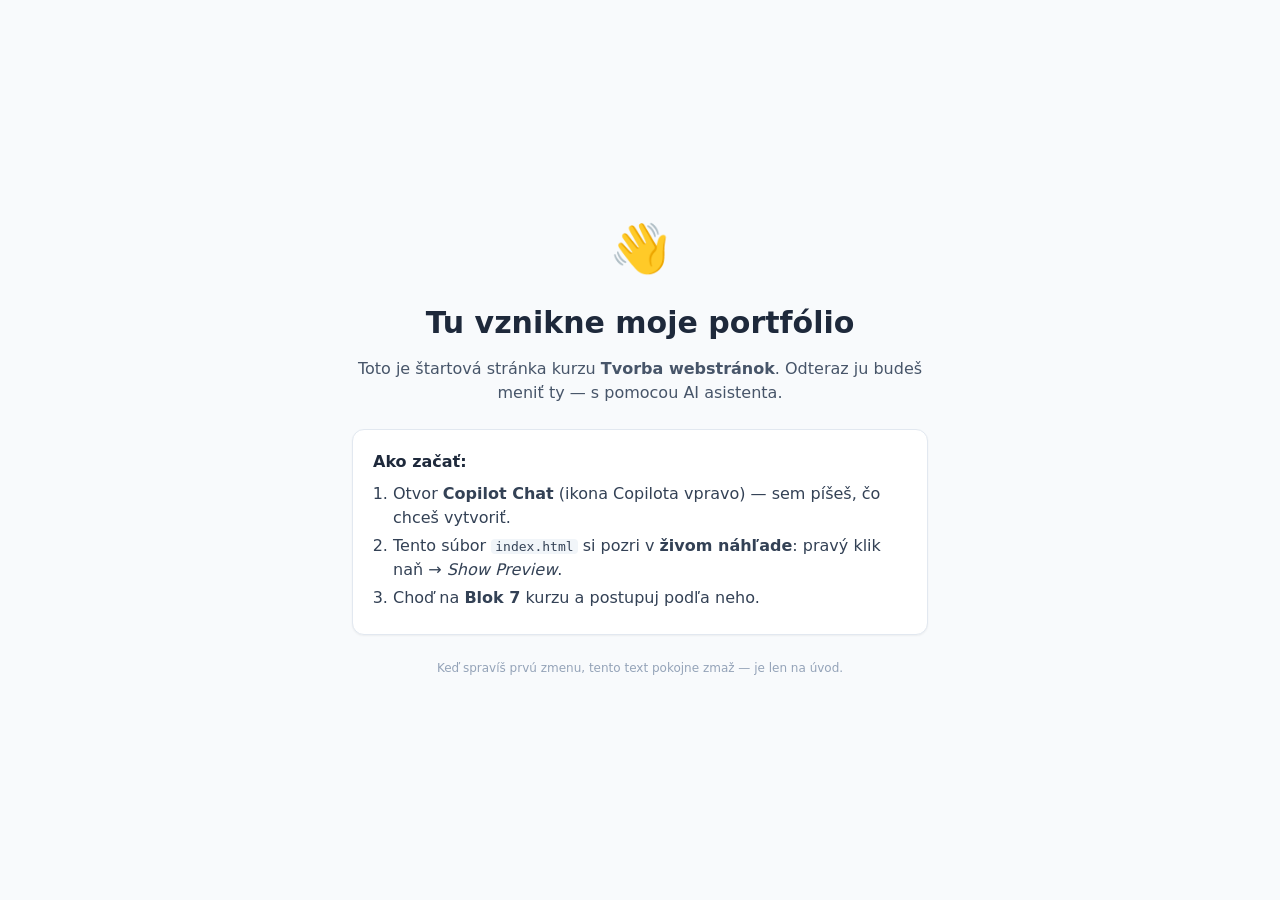
==== index.html @ 9d1fb379 "Initial commit" ====
<!doctype html>
<html lang="sk">
<head>
  <meta charset="utf-8">
  <meta name="viewport" content="width=device-width, initial-scale=1">
  <title>Moje portfólio — začiatok</title>
  <!-- Vzhľad stránky je v samostatnom súbore styles.css (vrstva CSS) -->
  <link rel="stylesheet" href="styles.css">
</head>
<body>

  <main class="uvitanie">
    <div class="emoji">👋</div>
    <h1>Tu vznikne moje portfólio</h1>
    <p class="podtext">
      Toto je štartová stránka kurzu <strong>Tvorba webstránok</strong>.
      Odteraz ju budeš meniť ty — s pomocou AI asistenta.
    </p>

    <div class="karta">
      <p class="karta-nadpis">Ako začať:</p>
      <ol>
        <li>Otvor <strong>Copilot Chat</strong> (ikona Copilota vpravo) — sem píšeš, čo chceš vytvoriť.</li>
        <li>Tento súbor <code>index.html</code> si pozri v <strong>živom náhľade</strong>: pravý klik naň → <em>Show Preview</em>.</li>
        <li>Choď na <strong>Blok 7</strong> kurzu a postupuj podľa neho.</li>
      </ol>
    </div>

    <p class="poznamka">
      Keď spravíš prvú zmenu, tento text pokojne zmaž — je len na úvod.
    </p>
  </main>

</body>
</html>
---- styles.css ----
/* Vzhľad štartovej stránky — vrstva CSS (ako stránka vyzerá).
   Obsah (čo na stránke je) nájdeš v index.html. */

* {
  box-sizing: border-box;
}

body {
  margin: 0;
  min-height: 100vh;
  display: flex;
  align-items: center;
  justify-content: center;
  padding: 1.5rem;
  background: #f8fafc;
  color: #1e293b;
  font-family: system-ui, -apple-system, "Segoe UI", sans-serif;
  line-height: 1.5;
}

.uvitanie {
  max-width: 36rem;
  text-align: center;
}

.emoji {
  font-size: 3rem;
  margin-bottom: 1rem;
}

h1 {
  font-size: 1.875rem;
  margin: 0 0 0.75rem;
}

.podtext {
  color: #475569;
  margin: 0 0 1.5rem;
}

.karta {
  background: #ffffff;
  border: 1px solid #e2e8f0;
  border-radius: 0.75rem;
  box-shadow: 0 1px 2px rgba(0, 0, 0, 0.05);
  padding: 1.25rem;
  text-align: left;
}

.karta-nadpis {
  font-weight: 600;
  margin: 0 0 0.5rem;
}

.karta ol {
  margin: 0;
  padding-left: 1.25rem;
}

.karta li {
  margin-bottom: 0.25rem;
  color: #334155;
}

.karta code {
  background: #f1f5f9;
  padding: 0 0.25rem;
  border-radius: 0.25rem;
}

.poznamka {
  font-size: 0.75rem;
  color: #94a3b8;
  margin-top: 1.5rem;
}
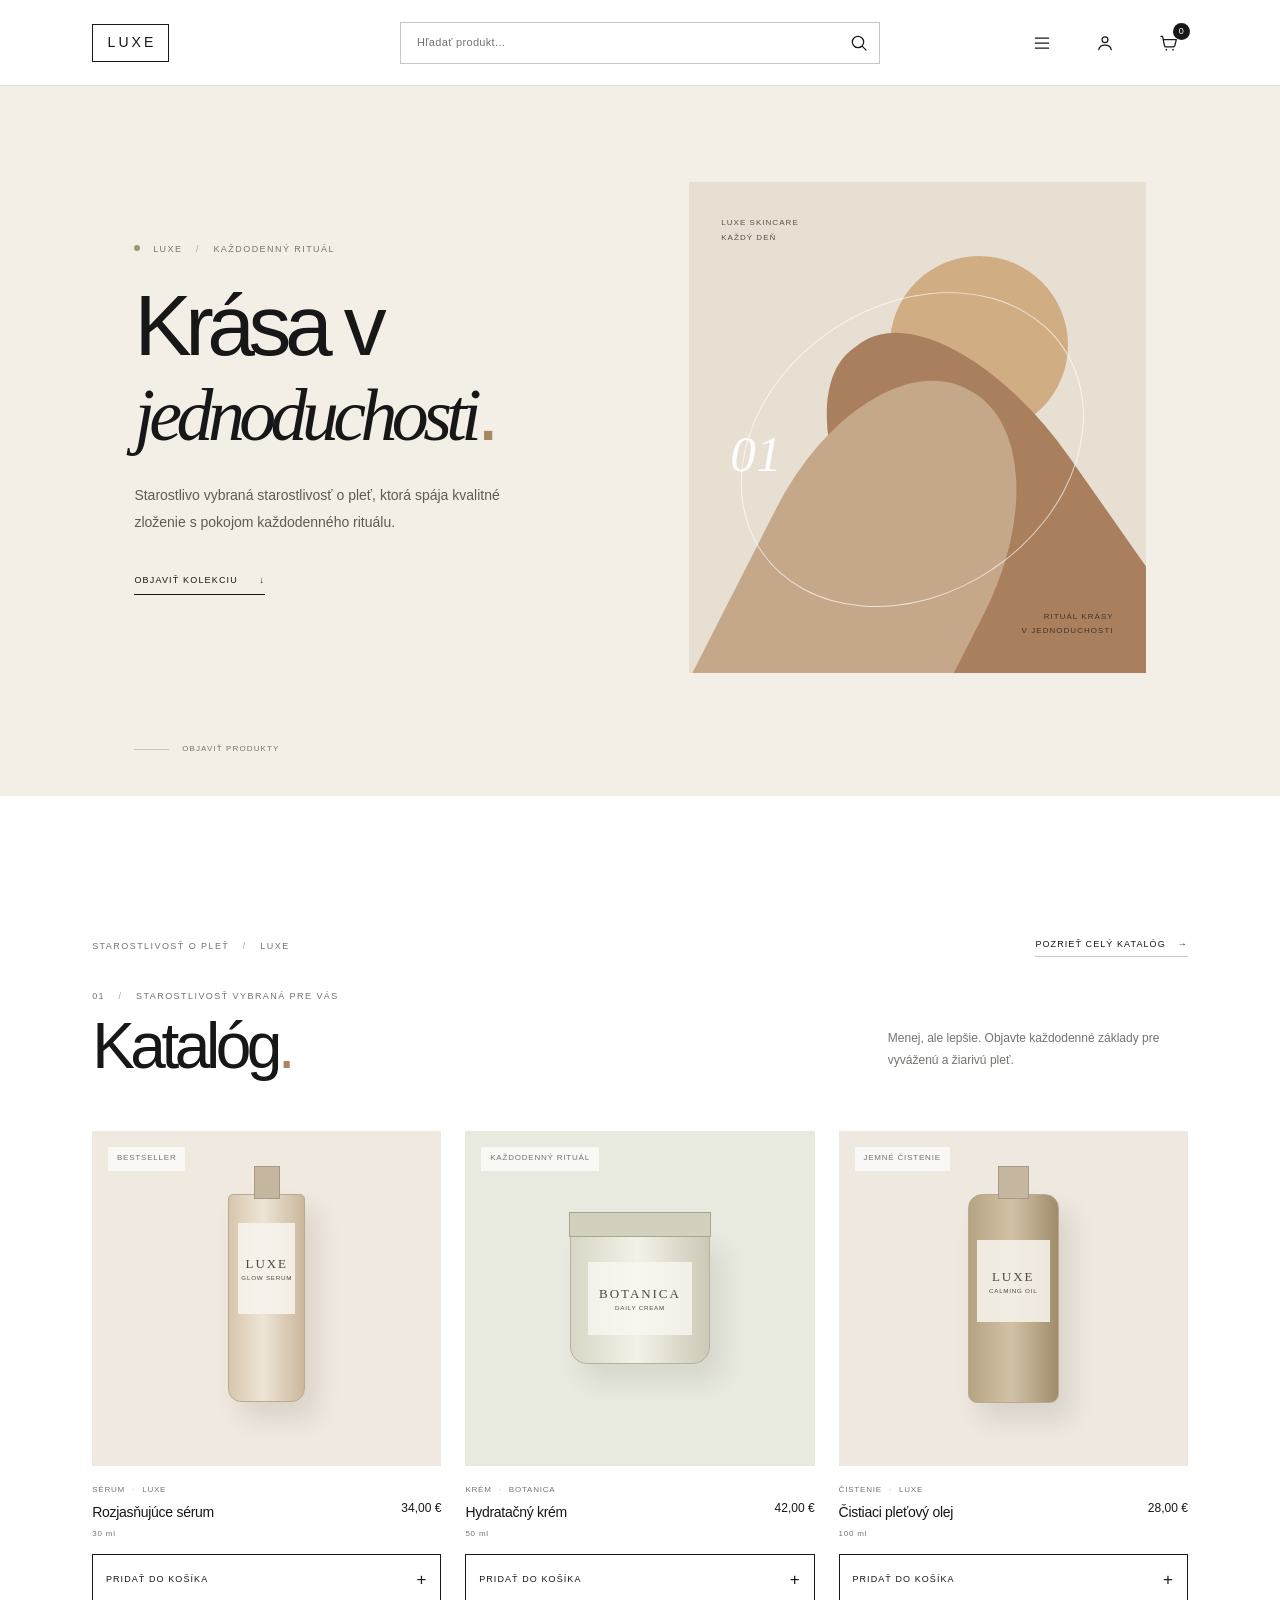
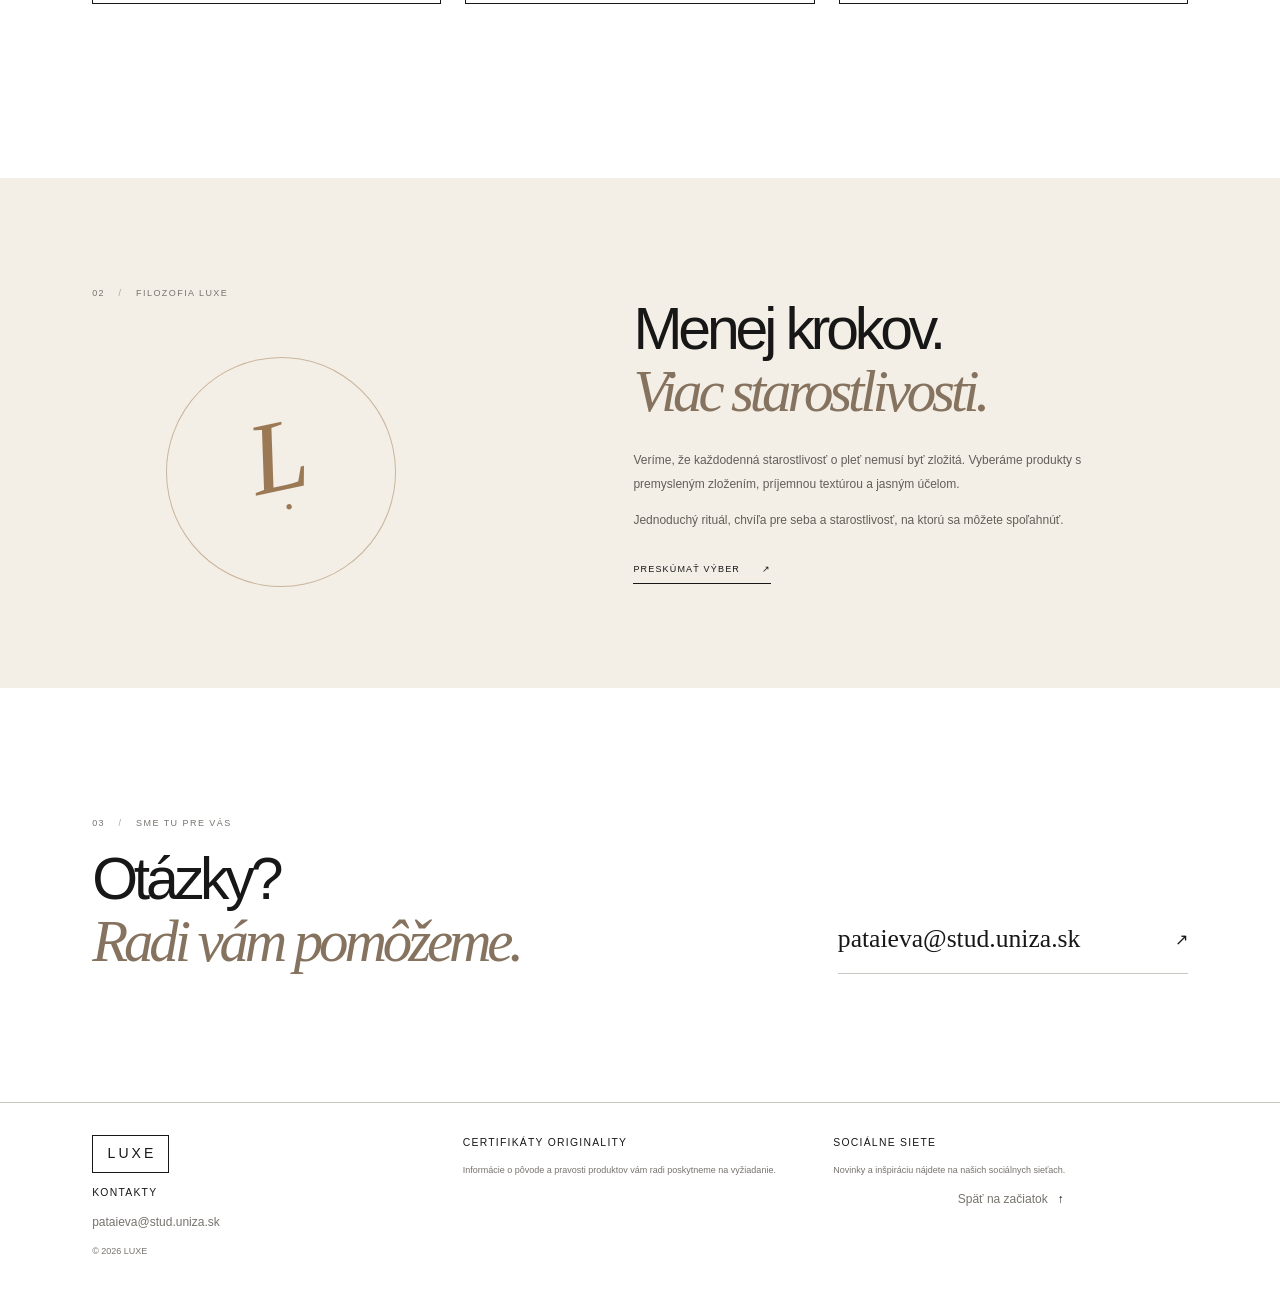
==== commit 1f4c254b: "oprava" ====
--- a/index.html
+++ b/index.html
@@ -3,33 +3,189 @@
 <head>
   <meta charset="utf-8">
   <meta name="viewport" content="width=device-width, initial-scale=1">
-  <title>Moje portfólio — začiatok</title>
-  <!-- Vzhľad stránky je v samostatnom súbore styles.css (vrstva CSS) -->
+  <meta name="theme-color" content="#f4efe6">
+  <meta name="description" content="LUXE — starostlivo vybraná kozmetika pre každodenný rituál krásy.">
+  <title>LUXE — kozmetika a starostlivosť o pleť</title>
+  <link rel="icon" type="image/svg+xml" href="favicon.svg">
   <link rel="stylesheet" href="styles.css">
+  <script src="script.js" defer></script>
 </head>
 <body>
+  <header class="site-header">
+    <a class="wordmark" href="#domov" aria-label="LUXE — úvod">LUXE</a>
+    <form class="search-form" id="product-search" role="search">
+      <label class="visually-hidden" for="search-input">Hľadať produkt</label>
+      <input id="search-input" name="q" type="search" placeholder="Hľadať produkt..." autocomplete="off">
+      <button class="icon-button search-submit" type="submit" aria-label="Hľadať">
+        <svg aria-hidden="true" focusable="false" viewBox="0 0 24 24" fill="none">
+          <circle cx="10.8" cy="10.8" r="6.8" stroke="currentColor" stroke-width="1.5"/>
+          <path d="m16 16 4.5 4.5" stroke="currentColor" stroke-width="1.5" stroke-linecap="round"/>
+        </svg>
+      </button>
+    </form>
+    <nav class="header-actions" aria-label="Rýchla navigácia">
+      <a class="icon-button" href="#projekty" aria-label="Otvoriť katalóg" title="Katalóg">
+        <svg aria-hidden="true" focusable="false" viewBox="0 0 24 24" fill="none">
+          <path d="M4 6h16M4 12h16M4 18h16" stroke="currentColor" stroke-width="1.5" stroke-linecap="round"/>
+        </svg>
+      </a>
+      <a class="icon-button" href="#o-mne" aria-label="Profil používateľa" title="Profil">
+        <svg aria-hidden="true" focusable="false" viewBox="0 0 24 24" fill="none">
+          <circle cx="12" cy="8" r="3.5" stroke="currentColor" stroke-width="1.5"/>
+          <path d="M4.5 20c.7-3.5 3.4-5.5 7.5-5.5s6.8 2 7.5 5.5" stroke="currentColor" stroke-width="1.5" stroke-linecap="round"/>
+        </svg>
+      </a>
+      <button class="icon-button cart-trigger" type="button" aria-label="Košík, 0 položiek" aria-haspopup="dialog" aria-expanded="false" aria-controls="cart-dialog">
+        <svg aria-hidden="true" focusable="false" viewBox="0 0 24 24" fill="none">
+          <path d="M3.5 4h2l2.2 11.1a2 2 0 0 0 2 1.6h8.5a2 2 0 0 0 1.9-1.4L22 8H7" stroke="currentColor" stroke-width="1.5" stroke-linecap="round" stroke-linejoin="round"/>
+          <circle cx="10" cy="20" r="1" fill="currentColor"/>
+          <circle cx="18" cy="20" r="1" fill="currentColor"/>
+        </svg>
+        <span class="cart-count" id="cart-count" aria-hidden="true">0</span>
+      </button>
+    </nav>
+  </header>
 
-  <main class="uvitanie">
-    <div class="emoji">👋</div>
-    <h1>Tu vznikne moje portfólio</h1>
-    <p class="podtext">
-      Toto je štartová stránka kurzu <strong>Tvorba webstránok</strong>.
-      Odteraz ju budeš meniť ty — s pomocou AI asistenta.
-    </p>
+  <dialog class="cart-dialog" id="cart-dialog" aria-labelledby="cart-title">
+    <div class="cart-header">
+      <div>
+        <p class="eyebrow">Váš výber</p>
+        <h2 id="cart-title">Košík<span class="period">.</span></h2>
+      </div>
+      <button class="icon-button cart-close" type="button" aria-label="Zavrieť košík">
+        <svg aria-hidden="true" focusable="false" viewBox="0 0 24 24" fill="none">
+          <path d="m6 6 12 12M18 6 6 18" stroke="currentColor" stroke-width="1.5" stroke-linecap="round"/>
+        </svg>
+      </button>
+    </div>
+    <p class="cart-empty" id="cart-empty">Váš košík je zatiaľ prázdny.</p>
+    <ul class="cart-items" id="cart-items" aria-live="polite"></ul>
+    <div class="cart-footer">
+      <p class="cart-total">Spolu <strong id="cart-total">0,00 €</strong></p>
+      <button class="checkout-button" id="checkout-button" type="button" disabled>Pokračovať k objednávke</button>
+      <p class="checkout-note" id="checkout-note">Ukážkový obchod — online platba zatiaľ nie je nastavená.</p>
+    </div>
+  </dialog>
+  <p class="cart-announcement" id="cart-announcement" aria-live="polite"></p>
 
-    <div class="karta">
-      <p class="karta-nadpis">Ako začať:</p>
-      <ol>
-        <li>Otvor <strong>Copilot Chat</strong> (ikona Copilota vpravo) — sem píšeš, čo chceš vytvoriť.</li>
-        <li>Tento súbor <code>index.html</code> si pozri v <strong>živom náhľade</strong>: pravý klik naň → <em>Show Preview</em>.</li>
-        <li>Choď na <strong>Blok 7</strong> kurzu a postupuj podľa neho.</li>
-      </ol>
-    </div>
+  <main>
+    <section class="hero" id="domov" aria-labelledby="hero-title">
+      <div class="hero-copy" data-reveal>
+        <p class="eyebrow"><span class="status-dot"></span> LUXE <span class="eyebrow-divider">/</span> Každodenný rituál</p>
+        <h1 id="hero-title">Krása v<br><span class="name">jednoduchosti</span><span class="period">.</span></h1>
+        <p class="hero-description">Starostlivo vybraná starostlivosť o pleť, ktorá spája kvalitné zloženie s pokojom každodenného rituálu.</p>
+        <a class="text-link" href="#projekty">Objaviť kolekciu <span aria-hidden="true">↓</span></a>
+      </div>
 
-    <p class="poznamka">
-      Keď spravíš prvú zmenu, tento text pokojne zmaž — je len na úvod.
-    </p>
+      <div class="hero-art" aria-label="Abstraktná ilustrácia v teplých odtieňoch" role="img" data-reveal>
+        <div class="art-caption art-caption-top">LUXE SKINCARE<br>KAŽDÝ DEŇ</div>
+        <div class="art-sun"></div>
+        <div class="art-shape art-shape-back"></div>
+        <div class="art-shape art-shape-front"></div>
+        <div class="art-orbit"></div>
+        <span class="art-mark">01</span>
+        <div class="art-caption art-caption-bottom">RITUÁL KRÁSY<br>V JEDNODUCHOSTI</div>
+      </div>
+
+      <a class="scroll-note" href="#projekty"><span class="scroll-line"></span> Objaviť produkty</a>
+    </section>
+
+    <section class="projects section-wrap" id="projekty" aria-labelledby="catalog-title">
+      <div class="catalog-topline">
+        <p class="eyebrow">STAROSTLIVOSŤ O PLEŤ <span class="eyebrow-divider">/</span> LUXE</p>
+        <a class="catalog-all-link" href="katalog.html">POZRIEŤ CELÝ KATALÓG <span aria-hidden="true">→</span></a>
+      </div>
+      <div class="section-heading" data-reveal>
+        <div>
+          <p class="eyebrow">01 <span class="eyebrow-divider">/</span> Starostlivosť vybraná pre vás</p>
+          <h2 id="catalog-title">Katalóg<span class="period">.</span></h2>
+        </div>
+        <p class="section-intro">Menej, ale lepšie. Objavte každodenné základy pre vyváženú a žiarivú pleť.</p>
+      </div>
+
+      <div class="product-grid" id="product-grid">
+        <article class="product-card" data-reveal data-category="serum" data-brand="luxe" data-price="34" data-search="serum rozjasnujuce vitamin c ziara">
+          <div class="product-visual visual-serum" aria-hidden="true">
+            <span class="product-bottle serum-bottle"><span class="bottle-cap"></span><span class="bottle-label">LUXE<br><small>GLOW SERUM</small></span></span>
+            <span class="product-badge">Bestseller</span>
+          </div>
+          <div class="product-info">
+            <div><p class="product-category">SÉRUM <span>·</span> LUXE</p><h3>Rozjasňujúce sérum</h3><p class="product-size">30 ml</p></div>
+            <span class="product-price">34,00 €</span>
+          </div>
+          <button class="add-to-cart" type="button" data-product-id="glow-serum" data-product-name="Rozjasňujúce sérum" data-product-price="34">Pridať do košíka <span aria-hidden="true">+</span></button>
+        </article>
+
+        <article class="product-card" data-reveal data-category="cream" data-brand="botanica" data-price="42" data-search="hydratacny krem obnova vyziva">
+          <div class="product-visual visual-cream" aria-hidden="true">
+            <span class="cream-jar"><span class="jar-lid"></span><span class="jar-label">BOTANICA<br><small>DAILY CREAM</small></span></span>
+            <span class="product-badge">Každodenný rituál</span>
+          </div>
+          <div class="product-info">
+            <div><p class="product-category">KRÉM <span>·</span> BOTANICA</p><h3>Hydratačný krém</h3><p class="product-size">50 ml</p></div>
+            <span class="product-price">42,00 €</span>
+          </div>
+          <button class="add-to-cart" type="button" data-product-id="daily-cream" data-product-name="Hydratačný krém" data-product-price="42">Pridať do košíka <span aria-hidden="true">+</span></button>
+        </article>
+
+        <article class="product-card" data-reveal data-category="cleanser" data-brand="luxe" data-price="28" data-search="cistiaci olej odlicenie jemny">
+          <div class="product-visual visual-oil" aria-hidden="true">
+            <span class="product-bottle oil-bottle"><span class="bottle-cap"></span><span class="bottle-label">LUXE<br><small>CALMING OIL</small></span></span>
+            <span class="product-badge">Jemné čistenie</span>
+          </div>
+          <div class="product-info">
+            <div><p class="product-category">ČISTENIE <span>·</span> LUXE</p><h3>Čistiaci pleťový olej</h3><p class="product-size">100 ml</p></div>
+            <span class="product-price">28,00 €</span>
+          </div>
+          <button class="add-to-cart" type="button" data-product-id="calming-oil" data-product-name="Čistiaci pleťový olej" data-product-price="28">Pridať do košíka <span aria-hidden="true">+</span></button>
+        </article>
+      </div>
+      <p class="search-results" id="search-results" role="status" aria-live="polite"></p>
+    </section>
+
+    <section class="about" id="o-mne" aria-labelledby="about-title">
+      <div class="about-inner section-wrap">
+        <div class="about-aside" data-reveal>
+          <p class="eyebrow">02 <span class="eyebrow-divider">/</span> Filozofia LUXE</p>
+          <span class="about-stamp" aria-hidden="true">L<br><span>·</span></span>
+        </div>
+        <div class="about-copy" data-reveal>
+          <h2 id="about-title">Menej krokov.<br><span>Viac starostlivosti.</span></h2>
+          <p>Veríme, že každodenná starostlivosť o pleť nemusí byť zložitá. Vyberáme produkty s premysleným zložením, príjemnou textúrou a jasným účelom.</p>
+          <p>Jednoduchý rituál, chvíľa pre seba a starostlivosť, na ktorú sa môžete spoľahnúť.</p>
+          <a class="text-link" href="#projekty">Preskúmať výber <span aria-hidden="true">↗</span></a>
+        </div>
+      </div>
+    </section>
+
+    <section class="contact section-wrap" id="kontakt" aria-labelledby="contact-title">
+      <div class="contact-copy" data-reveal>
+        <p class="eyebrow">03 <span class="eyebrow-divider">/</span> Sme tu pre vás</p>
+        <h2 id="contact-title">Otázky?<br><span>Radi vám pomôžeme.</span></h2>
+      </div>
+      <a class="contact-link" href="mailto:pataieva@stud.uniza.sk" data-reveal>
+        <span>pataieva@stud.uniza.sk</span>
+        <span class="contact-arrow" aria-hidden="true">↗</span>
+      </a>
+    </section>
   </main>
 
+  <footer class="site-footer home-footer">
+    <section class="footer-column" aria-labelledby="footer-contact-title">
+      <a class="wordmark" href="#domov" aria-label="LUXE — späť na začiatok">LUXE</a>
+      <h2 class="footer-heading" id="footer-contact-title">Kontakty</h2>
+      <a href="mailto:pataieva@stud.uniza.sk">pataieva@stud.uniza.sk</a>
+      <p>© <span id="current-year">2025</span> LUXE</p>
+    </section>
+    <section class="footer-column" aria-labelledby="footer-certificates-title">
+      <h2 class="footer-heading" id="footer-certificates-title">Certifikáty originality</h2>
+      <p>Informácie o pôvode a pravosti produktov vám radi poskytneme na vyžiadanie.</p>
+    </section>
+    <section class="footer-column" aria-labelledby="footer-social-title">
+      <h2 class="footer-heading" id="footer-social-title">Sociálne siete</h2>
+      <p>Novinky a inšpiráciu nájdete na našich sociálnych sieťach.</p>
+      <a class="back-to-top" href="#domov">Späť na začiatok <span aria-hidden="true">↑</span></a>
+    </section>
+  </footer>
 </body>
 </html>
--- a/styles.css
+++ b/styles.css
@@ -1,75 +1,1305 @@
-/* Vzhľad štartovej stránky — vrstva CSS (ako stránka vyzerá).
-   Obsah (čo na stránke je) nájdeš v index.html. */
+:root {
+  color-scheme: light;
+  --paper: #ffffff;
+  --cream: #f4efe6;
+  --ink: #171717;
+  --muted: #77736e;
+  --line: #c9c5bf;
+  --soft: #f0f0ef;
+  --sand: #d8c3a8;
+  --serif: Georgia, "Times New Roman", serif;
+  --sans: "Helvetica Neue", Helvetica, Arial, sans-serif;
+}
 
 * {
   box-sizing: border-box;
 }
 
+html {
+  scroll-behavior: smooth;
+  scroll-padding-top: 5rem;
+}
+
 body {
   margin: 0;
-  min-height: 100vh;
-  display: flex;
+  background: var(--paper);
+  color: var(--ink);
+  font-family: var(--sans);
+  font-size: 15px;
+  line-height: 1.6;
+  -webkit-font-smoothing: antialiased;
+}
+
+a {
+  color: inherit;
+  text-decoration: none;
+}
+
+a:focus-visible,
+button:focus-visible {
+  outline: 2px solid var(--ink);
+  outline-offset: 5px;
+}
+
+.site-header {
+  position: relative;
+  z-index: 5;
+  display: grid;
+  min-height: 86px;
+  grid-template-columns: 1fr minmax(240px, 480px) 1fr;
+  align-items: center;
+  gap: 2rem;
+  padding: 0 7.2%;
+  background: var(--paper);
+  border-bottom: 1px solid rgba(201, 197, 191, 0.6);
+}
+
+.wordmark {
+  display: inline-flex;
+  width: fit-content;
+  min-width: 76px;
+  min-height: 38px;
   align-items: center;
   justify-content: center;
-  padding: 1.5rem;
-  background: #f8fafc;
-  color: #1e293b;
-  font-family: system-ui, -apple-system, "Segoe UI", sans-serif;
+  border: 1px solid var(--ink);
+  font-size: 14px;
+  font-weight: 500;
+  letter-spacing: 0.22em;
+  padding: 0.4rem 0.7rem 0.4rem 0.9rem;
+  transition: background-color 180ms ease, color 180ms ease;
+}
+
+.wordmark:hover {
+  background: var(--ink);
+  color: var(--paper);
+}
+
+.period {
+  color: #a78661;
+}
+
+.search-form {
+  position: relative;
+  width: 100%;
+}
+
+.search-form input {
+  width: 100%;
+  min-height: 42px;
+  padding: 0.65rem 3.25rem 0.65rem 1rem;
+  border: 1px solid var(--line);
+  border-radius: 0;
+  appearance: none;
+  background: var(--paper);
+  color: var(--ink);
+  font: inherit;
+  font-size: 11px;
+  letter-spacing: 0.03em;
+}
+
+.search-form input::placeholder {
+  color: var(--muted);
+  opacity: 1;
+}
+
+.search-form input:focus {
+  border-color: var(--ink);
+  outline: 1px solid var(--ink);
+  outline-offset: 1px;
+}
+
+.header-actions {
+  display: flex;
+  align-items: center;
+  justify-self: end;
+  gap: clamp(0.7rem, 1.8vw, 1.5rem);
+}
+
+.icon-button {
+  position: relative;
+  display: grid;
+  width: 40px;
+  height: 40px;
+  place-items: center;
+  padding: 0;
+  border: 0;
+  background: transparent;
+  color: var(--ink);
+  cursor: pointer;
+  transition: color 180ms ease, background-color 180ms ease;
+}
+
+.icon-button svg {
+  display: block;
+  width: 20px;
+  height: 20px;
+}
+
+.icon-button:hover {
+  color: var(--muted);
+}
+
+.search-submit {
+  position: absolute;
+  top: 1px;
+  right: 1px;
+  width: 40px;
+  height: 40px;
+}
+
+.cart-count {
+  position: absolute;
+  top: 0;
+  right: -2px;
+  display: grid;
+  min-width: 17px;
+  height: 17px;
+  place-items: center;
+  padding: 0 4px;
+  border-radius: 50%;
+  background: var(--ink);
+  color: var(--paper);
+  font-size: 9px;
+  line-height: 1;
+}
+
+.back-to-top:hover {
+  color: var(--muted);
+}
+
+.hero {
+  position: relative;
+  display: grid;
+  min-height: min(690px, calc(100svh - 82px));
+  grid-template-columns: 1.05fr 0.95fr;
+  align-items: center;
+  gap: 5%;
+  overflow: hidden;
+  padding: 6rem 10.5% 7.7rem;
+  background: var(--cream);
+}
+
+.hero-copy {
+  position: relative;
+  z-index: 1;
+  padding-bottom: 1.1rem;
+}
+
+.eyebrow {
+  margin: 0;
+  color: var(--muted);
+  font-size: 9px;
+  font-weight: 500;
+  letter-spacing: 0.16em;
+  line-height: 1.7;
+  text-transform: uppercase;
+}
+
+.status-dot {
+  display: inline-block;
+  width: 6px;
+  height: 6px;
+  margin-right: 0.55rem;
+  border-radius: 50%;
+  background: #9c9b73;
+  vertical-align: 1px;
+}
+
+.eyebrow-divider {
+  padding: 0 0.6rem;
+  color: #aaa39a;
+}
+
+.hero h1 {
+  margin: 1.65rem 0 1.35rem;
+  font-size: clamp(3.2rem, 6.7vw, 6.3rem);
+  font-weight: 400;
+  letter-spacing: -0.075em;
+  line-height: 0.99;
+}
+
+.hero h1 .name {
+  font-family: var(--serif);
+  font-size: 0.86em;
+  font-style: italic;
+  font-weight: 400;
+  letter-spacing: -0.075em;
+}
+
+.hero-description {
+  max-width: 370px;
+  margin: 1.8rem 0 1.9rem;
+  color: #5e5a55;
+  font-size: 14px;
+  line-height: 1.9;
+}
+
+.text-link {
+  display: inline-flex;
+  align-items: center;
+  gap: 1.35rem;
+  padding: 0.15rem 0 0.45rem;
+  border-bottom: 1px solid var(--ink);
+  font-size: 9px;
+  font-weight: 500;
+  letter-spacing: 0.13em;
+  text-transform: uppercase;
+  transition: gap 180ms ease;
+}
+
+.text-link:hover {
+  gap: 1.8rem;
+}
+
+.hero-art {
+  position: relative;
+  width: min(100%, 475px);
+  aspect-ratio: 0.93;
+  justify-self: end;
+  overflow: hidden;
+  background: #e8dfd3;
+}
+
+.art-sun {
+  position: absolute;
+  top: 15%;
+  right: 17%;
+  width: 39%;
+  aspect-ratio: 1;
+  border-radius: 50%;
+  background: #d1ad84;
+}
+
+.art-shape {
+  position: absolute;
+  transform: rotate(-35deg);
+}
+
+.art-shape-back {
+  right: 11%;
+  bottom: -16%;
+  width: 48%;
+  height: 91%;
+  border-radius: 48% 48% 0 0;
+  background: #a97f5e;
+}
+
+.art-shape-front {
+  bottom: -18%;
+  left: 16%;
+  width: 51%;
+  height: 80%;
+  border-radius: 49% 49% 0 0;
+  background: #c5a889;
+  transform: rotate(27deg);
+}
+
+.art-orbit {
+  position: absolute;
+  top: 25%;
+  left: 9%;
+  width: 80%;
+  height: 59%;
+  border: 1px solid rgba(255, 255, 255, 0.65);
+  border-radius: 50%;
+  transform: rotate(-34deg);
+}
+
+.art-caption {
+  position: absolute;
+  z-index: 1;
+  color: rgba(23, 23, 23, 0.7);
+  font-size: 8px;
+  letter-spacing: 0.13em;
+  line-height: 1.8;
+}
+
+.art-caption-top {
+  top: 7%;
+  left: 7%;
+}
+
+.art-caption-bottom {
+  right: 7%;
+  bottom: 7%;
+  text-align: right;
+}
+
+.art-mark {
+  position: absolute;
+  z-index: 1;
+  top: 47%;
+  left: 9%;
+  color: rgba(255, 255, 255, 0.92);
+  font-family: var(--serif);
+  font-size: clamp(2.5rem, 4vw, 4rem);
+  font-style: italic;
+}
+
+.scroll-note {
+  position: absolute;
+  bottom: 2.5rem;
+  left: 10.5%;
+  display: flex;
+  align-items: center;
+  gap: 0.8rem;
+  color: var(--muted);
+  font-size: 8px;
+  letter-spacing: 0.14em;
+  text-transform: uppercase;
+}
+
+.scroll-line {
+  width: 35px;
+  height: 1px;
+  background: var(--line);
+}
+
+.section-wrap {
+  width: min(100% - 14.4%, 1280px);
+  margin-inline: auto;
+}
+
+.projects {
+  padding-top: clamp(6rem, 11vw, 10rem);
+  padding-bottom: clamp(6.5rem, 11vw, 10rem);
+}
+
+.catalog-page {
+  min-height: calc(100svh - 191px);
+  padding-top: clamp(4rem, 8vw, 7rem);
+  padding-bottom: clamp(5rem, 9vw, 8rem);
+}
+
+.catalog-page-heading {
+  display: flex;
+  align-items: flex-end;
+  justify-content: space-between;
+  gap: 2rem;
+  margin-bottom: 3rem;
+}
+
+.catalog-page-heading h1 {
+  margin: 0.7rem 0 0;
+  font-size: clamp(3rem, 6vw, 5.5rem);
+  font-weight: 400;
+  letter-spacing: -0.07em;
+  line-height: 1;
+}
+
+.back-link {
+  display: inline-flex;
+  align-items: center;
+  gap: 0.8rem;
+  margin-bottom: 0.35rem;
+  padding-bottom: 0.35rem;
+  border-bottom: 1px solid var(--line);
+  font-size: 9px;
+  font-weight: 500;
+  letter-spacing: 0.12em;
+  text-transform: uppercase;
+  transition: gap 180ms ease, border-color 180ms ease;
+}
+
+.back-link:hover {
+  gap: 1rem;
+  border-color: var(--ink);
+}
+
+.catalog-page-grid {
+  grid-template-columns: repeat(4, minmax(0, 1fr));
+  row-gap: 3rem;
+}
+
+.catalog-page-grid .product-visual {
+  min-height: 190px;
+}
+
+.catalog-topline {
+  display: flex;
+  align-items: center;
+  justify-content: space-between;
+  gap: 1rem;
+  margin-bottom: 2rem;
+}
+
+.catalog-all-link {
+  display: inline-flex;
+  align-items: center;
+  gap: 0.75rem;
+  padding-bottom: 0.3rem;
+  border-bottom: 1px solid var(--line);
+  font-size: 9px;
+  font-weight: 500;
+  letter-spacing: 0.12em;
+  text-transform: uppercase;
+  transition: gap 180ms ease, border-color 180ms ease;
+}
+
+.catalog-all-link:hover {
+  gap: 1rem;
+  border-color: var(--ink);
+}
+
+.section-heading {
+  display: flex;
+  align-items: end;
+  justify-content: space-between;
+  gap: 3rem;
+  margin-bottom: 3.3rem;
+}
+
+.section-heading h2 {
+  margin: 0.6rem 0 0;
+  font-size: clamp(2.6rem, 5vw, 4.5rem);
+  font-weight: 400;
+  letter-spacing: -0.07em;
+  line-height: 1;
+}
+
+.section-intro {
+  max-width: 300px;
+  margin: 0 0 0.35rem;
+  color: var(--muted);
+  font-size: 12px;
+  line-height: 1.9;
+}
+
+.product-grid {
+  display: grid;
+  grid-template-columns: repeat(3, minmax(0, 1fr));
+  gap: 1.5rem;
+}
+
+.product-card {
+  min-width: 0;
+}
+
+.product-visual {
+  position: relative;
+  display: grid;
+  min-height: 220px;
+  aspect-ratio: 1.04;
+  place-items: center;
+  overflow: hidden;
+}
+
+.visual-serum {
+  background: #f0e9df;
+}
+
+.visual-cream {
+  background: #e8e9df;
+}
+
+.visual-oil {
+  background: #eee8e0;
+}
+
+.product-bottle {
+  position: relative;
+  display: flex;
+  width: 25%;
+  height: 57%;
+  flex-direction: column;
+  align-items: center;
+  border: 1px solid #b9aa96;
+  border-radius: 5px 5px 13px 13px;
+  background: linear-gradient(90deg, #d7c6ac, #eee5d7 45%, #cbb79c);
+  box-shadow: 12px 17px 24px rgba(67, 55, 42, 0.12);
+  transition: transform 300ms ease;
+}
+
+.product-card:hover .product-bottle,
+.product-card:hover .cream-jar {
+  transform: translateY(-5px);
+}
+
+.serum-bottle {
+  height: 62%;
+  width: 22%;
+}
+
+.bottle-cap {
+  position: absolute;
+  top: -14%;
+  width: 35%;
+  height: 16%;
+  border: 1px solid #a69a87;
+  background: #c5b69f;
+}
+
+.bottle-label,
+.jar-label {
+  display: grid;
+  width: 76%;
+  height: 44%;
+  align-content: center;
+  margin-top: 37%;
+  background: rgba(248, 245, 239, 0.86);
+  color: #4f493f;
+  font-family: var(--serif);
+  font-size: clamp(8px, 1.15vw, 13px);
+  letter-spacing: 0.15em;
   line-height: 1.5;
-}
-
-.uvitanie {
-  max-width: 36rem;
   text-align: center;
 }
 
-.emoji {
-  font-size: 3rem;
-  margin-bottom: 1rem;
-}
-
-h1 {
-  font-size: 1.875rem;
-  margin: 0 0 0.75rem;
-}
-
-.podtext {
-  color: #475569;
-  margin: 0 0 1.5rem;
-}
-
-.karta {
-  background: #ffffff;
-  border: 1px solid #e2e8f0;
-  border-radius: 0.75rem;
-  box-shadow: 0 1px 2px rgba(0, 0, 0, 0.05);
-  padding: 1.25rem;
+.bottle-label small,
+.jar-label small {
+  font-family: var(--sans);
+  font-size: 0.48em;
+  letter-spacing: 0.12em;
+}
+
+.oil-bottle {
+  width: 26%;
+  height: 62%;
+  border-radius: 14px 14px 9px 9px;
+  background: linear-gradient(90deg, #b5a383, #d2c2a5 48%, #9f8c6b);
+}
+
+.oil-bottle .bottle-label {
+  width: 82%;
+  height: 40%;
+  margin-top: 50%;
+}
+
+.cream-jar {
+  position: relative;
+  display: flex;
+  width: 40%;
+  height: 39%;
+  align-items: center;
+  justify-content: center;
+  border: 1px solid #b6b09e;
+  border-radius: 4px 4px 17px 17px;
+  background: linear-gradient(90deg, #d8d6c6, #f4f1e7 48%, #ccc9b8);
+  box-shadow: 12px 17px 24px rgba(67, 55, 42, 0.1);
+  transition: transform 300ms ease;
+}
+
+.jar-lid {
+  position: absolute;
+  top: -17%;
+  width: 103%;
+  height: 19%;
+  border: 1px solid #aaa590;
+  background: #d3d0be;
+}
+
+.jar-label {
+  width: 75%;
+  height: 57%;
+  margin: 0;
+  background: rgba(250, 248, 242, 0.78);
+}
+
+.product-badge {
+  position: absolute;
+  top: 1rem;
+  left: 1rem;
+  padding: 0.35rem 0.55rem;
+  background: rgba(255, 255, 255, 0.7);
+  color: var(--muted);
+  font-size: 8px;
+  letter-spacing: 0.1em;
+  text-transform: uppercase;
+}
+
+.product-info {
+  display: flex;
+  align-items: start;
+  justify-content: space-between;
+  gap: 0.75rem;
+  padding: 1.1rem 0 0.85rem;
+}
+
+.product-category,
+.product-size {
+  margin: 0;
+  color: var(--muted);
+  font-size: 8px;
+  letter-spacing: 0.1em;
+}
+
+.product-category span {
+  padding-inline: 0.25rem;
+  color: #a78661;
+}
+
+.product-info h3 {
+  margin: 0.28rem 0;
+  font-size: 14px;
+  font-weight: 500;
+  letter-spacing: -0.02em;
+}
+
+.product-price {
+  padding-top: 0.95rem;
+  font-size: 12px;
+  white-space: nowrap;
+}
+
+.add-to-cart,
+.checkout-button {
+  display: flex;
+  width: 100%;
+  min-height: 43px;
+  align-items: center;
+  justify-content: space-between;
+  padding: 0.65rem 0.8rem;
+  border: 1px solid var(--ink);
+  border-radius: 0;
+  background: transparent;
+  color: var(--ink);
+  cursor: pointer;
+  font: inherit;
+  font-size: 9px;
+  font-weight: 500;
+  letter-spacing: 0.12em;
+  text-transform: uppercase;
+  transition: background-color 180ms ease, color 180ms ease;
+}
+
+.add-to-cart:hover,
+.checkout-button:not(:disabled):hover {
+  background: var(--ink);
+  color: var(--paper);
+}
+
+.add-to-cart span {
+  font-size: 17px;
+  font-weight: 300;
+}
+
+.add-to-cart:active {
+  transform: translateY(1px);
+}
+
+.search-results {
+  min-height: 1.5em;
+  margin: 1rem 0 0;
+  color: var(--muted);
+  font-size: 11px;
+}
+
+.product-grid [hidden] {
+  display: none;
+}
+
+.visually-hidden {
+  position: absolute;
+  width: 1px;
+  height: 1px;
+  overflow: hidden;
+  clip: rect(0, 0, 0, 0);
+  white-space: nowrap;
+  clip-path: inset(50%);
+}
+
+.cart-dialog {
+  position: fixed;
+  inset: 0 0 0 auto;
+  width: min(440px, 100%);
+  height: 100dvh;
+  max-height: 100dvh;
+  margin: 0 0 0 auto;
+  padding: 2rem;
+  overflow-y: auto;
+  border: 0;
+  background: var(--paper);
+  color: var(--ink);
+  box-shadow: -8px 0 30px rgba(23, 23, 23, 0.08);
+}
+
+.cart-dialog[open] {
+  display: flex;
+  flex-direction: column;
+}
+
+.cart-dialog::backdrop {
+  background: rgba(23, 23, 23, 0.32);
+}
+
+.cart-header {
+  display: flex;
+  align-items: center;
+  justify-content: space-between;
+  padding-bottom: 1.5rem;
+  border-bottom: 1px solid var(--line);
+}
+
+.cart-header h2 {
+  margin: 0.3rem 0 0;
+  font-size: 2rem;
+  font-weight: 400;
+  letter-spacing: -0.06em;
+}
+
+.cart-items {
+  flex: 1;
+  overflow-y: auto;
+  margin: 0;
+  padding: 0;
+  list-style: none;
+}
+
+.cart-item {
+  display: flex;
+  align-items: center;
+  justify-content: space-between;
+  gap: 1rem;
+  padding: 1.2rem 0;
+  border-bottom: 1px solid var(--line);
+}
+
+.cart-item h3 {
+  margin: 0;
+  font-size: 13px;
+  font-weight: 500;
+}
+
+.cart-item p {
+  margin: 0.3rem 0 0;
+  color: var(--muted);
+  font-size: 11px;
+}
+
+.cart-item-controls {
+  display: flex;
+  align-items: center;
+  gap: 0.5rem;
+}
+
+.cart-item-controls button {
+  display: grid;
+  width: 28px;
+  height: 28px;
+  place-items: center;
+  border: 1px solid var(--line);
+  background: transparent;
+  color: var(--ink);
+  cursor: pointer;
+}
+
+.cart-item-controls button:hover {
+  border-color: var(--ink);
+}
+
+.cart-item-controls .remove-item {
+  margin-left: 0.25rem;
+  border: 0;
+  color: var(--muted);
+  font-size: 17px;
+}
+
+.cart-empty {
+  margin: 2rem 0;
+  color: var(--muted);
+  font-size: 13px;
+}
+
+.cart-footer {
+  padding-top: 1.5rem;
+  border-top: 1px solid var(--line);
+}
+
+.cart-total {
+  display: flex;
+  justify-content: space-between;
+  margin: 0 0 1.3rem;
+  font-size: 12px;
+}
+
+.cart-total strong {
+  font-weight: 500;
+}
+
+.checkout-button {
+  justify-content: center;
+  background: var(--ink);
+  color: var(--paper);
+}
+
+.checkout-button:disabled {
+  border-color: var(--line);
+  background: var(--soft);
+  color: var(--muted);
+  cursor: not-allowed;
+}
+
+.checkout-note {
+  margin: 0.8rem 0 0;
+  color: var(--muted);
+  font-size: 10px;
+  text-align: center;
+}
+
+.cart-announcement {
+  position: absolute;
+  width: 1px;
+  height: 1px;
+  overflow: hidden;
+  clip: rect(0, 0, 0, 0);
+  white-space: nowrap;
+  clip-path: inset(50%);
+}
+
+.about {
+  background: var(--cream);
+}
+
+.about-inner {
+  display: grid;
+  min-height: 485px;
+  grid-template-columns: 0.85fr 1.15fr;
+  align-items: center;
+  gap: 12%;
+  padding-block: 6.5rem;
+}
+
+.about-aside {
+  position: relative;
+  align-self: stretch;
+  padding-top: 0.3rem;
+}
+
+.about-stamp {
+  position: absolute;
+  top: 25%;
+  left: 18%;
+  display: grid;
+  width: clamp(120px, 18vw, 230px);
+  aspect-ratio: 1;
+  place-content: center;
+  border: 1px solid rgba(167, 134, 97, 0.55);
+  border-radius: 50%;
+  color: #9b7955;
+  font-family: var(--serif);
+  font-size: clamp(3.5rem, 8vw, 6.5rem);
+  font-style: italic;
+  line-height: 0.7;
+  text-align: center;
+  transform: rotate(-12deg);
+}
+
+.about-stamp span {
+  font-size: 0.45em;
+}
+
+.about-copy {
+  max-width: 590px;
+}
+
+.about-copy h2,
+.contact h2 {
+  margin: 1rem 0 1.5rem;
+  font-size: clamp(2.4rem, 4.6vw, 4.3rem);
+  font-weight: 400;
+  letter-spacing: -0.07em;
+  line-height: 1.06;
+}
+
+.about-copy h2 span,
+.contact h2 span {
+  color: #85735f;
+  font-family: var(--serif);
+  font-style: italic;
+  font-weight: 400;
+}
+
+.about-copy > p:not(.eyebrow) {
+  max-width: 490px;
+  color: #625e58;
+  font-size: 12px;
+  line-height: 2;
+}
+
+.about-copy .text-link {
+  margin-top: 1rem;
+}
+
+.contact {
+  display: flex;
+  align-items: end;
+  justify-content: space-between;
+  gap: 3rem;
+  padding-block: clamp(6rem, 10vw, 9rem);
+}
+
+.contact h2 {
+  margin-bottom: 0;
+}
+
+.contact-link {
+  display: flex;
+  min-width: min(38%, 350px);
+  align-items: center;
+  justify-content: space-between;
+  gap: 1.5rem;
+  padding: 0.8rem 0;
+  border-bottom: 1px solid var(--line);
+  font-family: var(--serif);
+  font-size: clamp(1.1rem, 2vw, 1.6rem);
+  transition: border-color 180ms ease;
+}
+
+.contact-link:hover {
+  border-color: var(--ink);
+}
+
+.contact-arrow {
+  font-family: var(--sans);
+  font-size: 1rem;
+  transition: transform 180ms ease;
+}
+
+.contact-link:hover .contact-arrow {
+  transform: translate(3px, -3px);
+}
+
+.site-footer {
+  display: grid;
+  min-height: 105px;
+  grid-template-columns: 1fr 1fr 1fr 1fr;
+  align-items: center;
+  gap: 1rem;
+  padding: 1.5rem 7.2%;
+  border-top: 1px solid var(--line);
+}
+
+.site-footer.home-footer {
+  grid-template-columns: repeat(3, minmax(0, 1fr));
+  align-items: start;
+  padding-block: 2rem;
+}
+
+.home-footer .footer-column {
+  display: grid;
+  align-content: start;
+  justify-items: start;
+  gap: 0.75rem;
+}
+
+.home-footer .footer-heading {
+  margin: 0;
+  font-size: 0.65rem;
+  font-weight: 500;
+  letter-spacing: 0.12em;
+  text-transform: uppercase;
+}
+
+.home-footer .footer-column > a:not(.wordmark) {
+  color: var(--muted);
+  font-size: 0.75rem;
+}
+
+.home-footer .footer-column p {
   text-align: left;
 }
 
-.karta-nadpis {
-  font-weight: 600;
-  margin: 0 0 0.5rem;
-}
-
-.karta ol {
+.site-footer p,
+.copyright,
+.back-to-top {
   margin: 0;
-  padding-left: 1.25rem;
-}
-
-.karta li {
-  margin-bottom: 0.25rem;
-  color: #334155;
-}
-
-.karta code {
-  background: #f1f5f9;
-  padding: 0 0.25rem;
-  border-radius: 0.25rem;
-}
-
-.poznamka {
-  font-size: 0.75rem;
-  color: #94a3b8;
-  margin-top: 1.5rem;
-}
+  color: var(--muted);
+  font-size: 9px;
+}
+
+.site-footer p {
+  text-align: center;
+}
+
+.back-to-top {
+  justify-self: center;
+  transition: color 180ms ease;
+}
+
+.back-to-top span {
+  margin-left: 0.4rem;
+  color: var(--ink);
+}
+
+.copyright {
+  justify-self: end;
+}
+
+.motion-ready [data-reveal] {
+  opacity: 0;
+  transform: translateY(18px);
+  transition: opacity 650ms ease, transform 650ms cubic-bezier(0.2, 0.65, 0.3, 1);
+}
+
+.motion-ready [data-reveal].is-visible {
+  opacity: 1;
+  transform: translateY(0);
+}
+
+.product-card:nth-child(2) {
+  transition-delay: 80ms;
+}
+
+.product-card:nth-child(3) {
+  transition-delay: 160ms;
+}
+
+@media (min-width: 1500px) {
+  .hero {
+    padding-right: max(10.5%, calc((100% - 1180px) / 2));
+    padding-left: max(10.5%, calc((100% - 1180px) / 2));
+  }
+}
+
+@media (max-width: 900px) {
+  .site-header {
+    grid-template-columns: auto minmax(180px, 1fr) auto;
+    gap: 1.2rem;
+    padding-inline: 5%;
+  }
+
+  .hero {
+    min-height: 590px;
+    gap: 3%;
+    padding-inline: 7%;
+  }
+
+  .hero h1 {
+    font-size: clamp(3rem, 7.2vw, 5rem);
+  }
+
+  .hero-art {
+    width: 100%;
+  }
+
+  .scroll-note {
+    left: 7%;
+  }
+
+  .section-wrap {
+    width: 90%;
+  }
+
+  .product-grid {
+    gap: 1rem;
+  }
+
+  .catalog-page-grid {
+    grid-template-columns: repeat(2, minmax(0, 1fr));
+  }
+
+  .product-visual {
+    min-height: 180px;
+  }
+
+  .product-info {
+    flex-direction: column;
+    gap: 0.2rem;
+  }
+
+  .product-price {
+    padding-top: 0.2rem;
+  }
+
+  .about-inner {
+    gap: 7%;
+  }
+
+  .site-footer {
+    padding-inline: 5%;
+  }
+}
+
+@media (max-width: 640px) {
+  html {
+    scroll-padding-top: 4rem;
+  }
+
+  .site-header {
+    min-height: 0;
+    grid-template-columns: 1fr auto;
+    gap: 0.7rem 0.5rem;
+    padding: 0.8rem 6%;
+  }
+
+  .site-header > .wordmark {
+    min-width: 70px;
+    min-height: 35px;
+  }
+
+  .search-form {
+    grid-column: 1 / -1;
+    grid-row: 2;
+  }
+
+  .header-actions {
+    gap: 0.15rem;
+  }
+
+  .header-actions .icon-button {
+    width: 36px;
+    height: 36px;
+  }
+
+  .icon-button svg {
+    width: 18px;
+    height: 18px;
+  }
+
+  .search-form input {
+    min-height: 40px;
+  }
+
+  .cart-dialog {
+    padding: 1.4rem 1.2rem;
+  }
+
+  .hero {
+    min-height: auto;
+    grid-template-columns: 1fr;
+    gap: 2.8rem;
+    padding: 4.5rem 7% 5.5rem;
+  }
+
+  .hero-copy {
+    padding: 0;
+  }
+
+  .hero h1 {
+    margin-top: 1.35rem;
+    font-size: clamp(3.25rem, 13vw, 5rem);
+  }
+
+  .hero-description {
+    max-width: 390px;
+    margin-top: 1.3rem;
+  }
+
+  .hero-art {
+    width: min(100%, 420px);
+    justify-self: center;
+  }
+
+  .scroll-note {
+    display: none;
+  }
+
+  .section-wrap {
+    width: 86%;
+  }
+
+  .projects {
+    padding-block: 5.5rem;
+  }
+
+  .section-heading {
+    display: block;
+    margin-bottom: 2rem;
+  }
+
+  .catalog-page-heading {
+    align-items: flex-start;
+    flex-direction: column;
+  }
+
+  .catalog-topline {
+    flex-wrap: wrap;
+    align-items: flex-start;
+    margin-bottom: 1.5rem;
+  }
+
+  .section-intro {
+    margin-top: 1rem;
+  }
+
+  .product-grid {
+    grid-template-columns: 1fr;
+    gap: 2.25rem;
+  }
+
+  .product-visual {
+    min-height: 260px;
+    aspect-ratio: 1.18;
+  }
+
+  .product-info {
+    flex-direction: row;
+    align-items: start;
+  }
+
+  .product-price {
+    padding-top: 0.95rem;
+  }
+
+  .about-inner {
+    min-height: auto;
+    grid-template-columns: 1fr;
+    gap: 2rem;
+    padding-block: 5rem;
+  }
+
+  .about-aside {
+    min-height: 90px;
+  }
+
+  .about-stamp {
+    top: -1.5rem;
+    right: 4%;
+    left: auto;
+    width: 95px;
+    font-size: 3rem;
+  }
+
+  .about-copy h2,
+  .contact h2 {
+    font-size: clamp(2.5rem, 10vw, 3.6rem);
+  }
+
+  .contact {
+    display: block;
+    padding-block: 5rem;
+  }
+
+  .contact-link {
+    min-width: 0;
+    margin-top: 2.2rem;
+  }
+
+  .site-footer {
+    grid-template-columns: 1fr 1fr;
+    row-gap: 1rem;
+    padding: 1.5rem 7%;
+  }
+
+  .site-footer.home-footer {
+    grid-template-columns: 1fr;
+  }
+
+  .site-footer p {
+    text-align: right;
+  }
+
+  .home-footer .footer-column p {
+    text-align: left;
+  }
+
+  .back-to-top {
+    justify-self: start;
+  }
+}
+
+@media (prefers-reduced-motion: reduce) {
+  *,
+  *::before,
+  *::after {
+    scroll-behavior: auto !important;
+    animation-duration: 0.01ms !important;
+    animation-iteration-count: 1 !important;
+    transition-duration: 0.01ms !important;
+  }
+
+  .motion-ready [data-reveal] {
+    opacity: 1;
+    transform: none;
+  }
+}
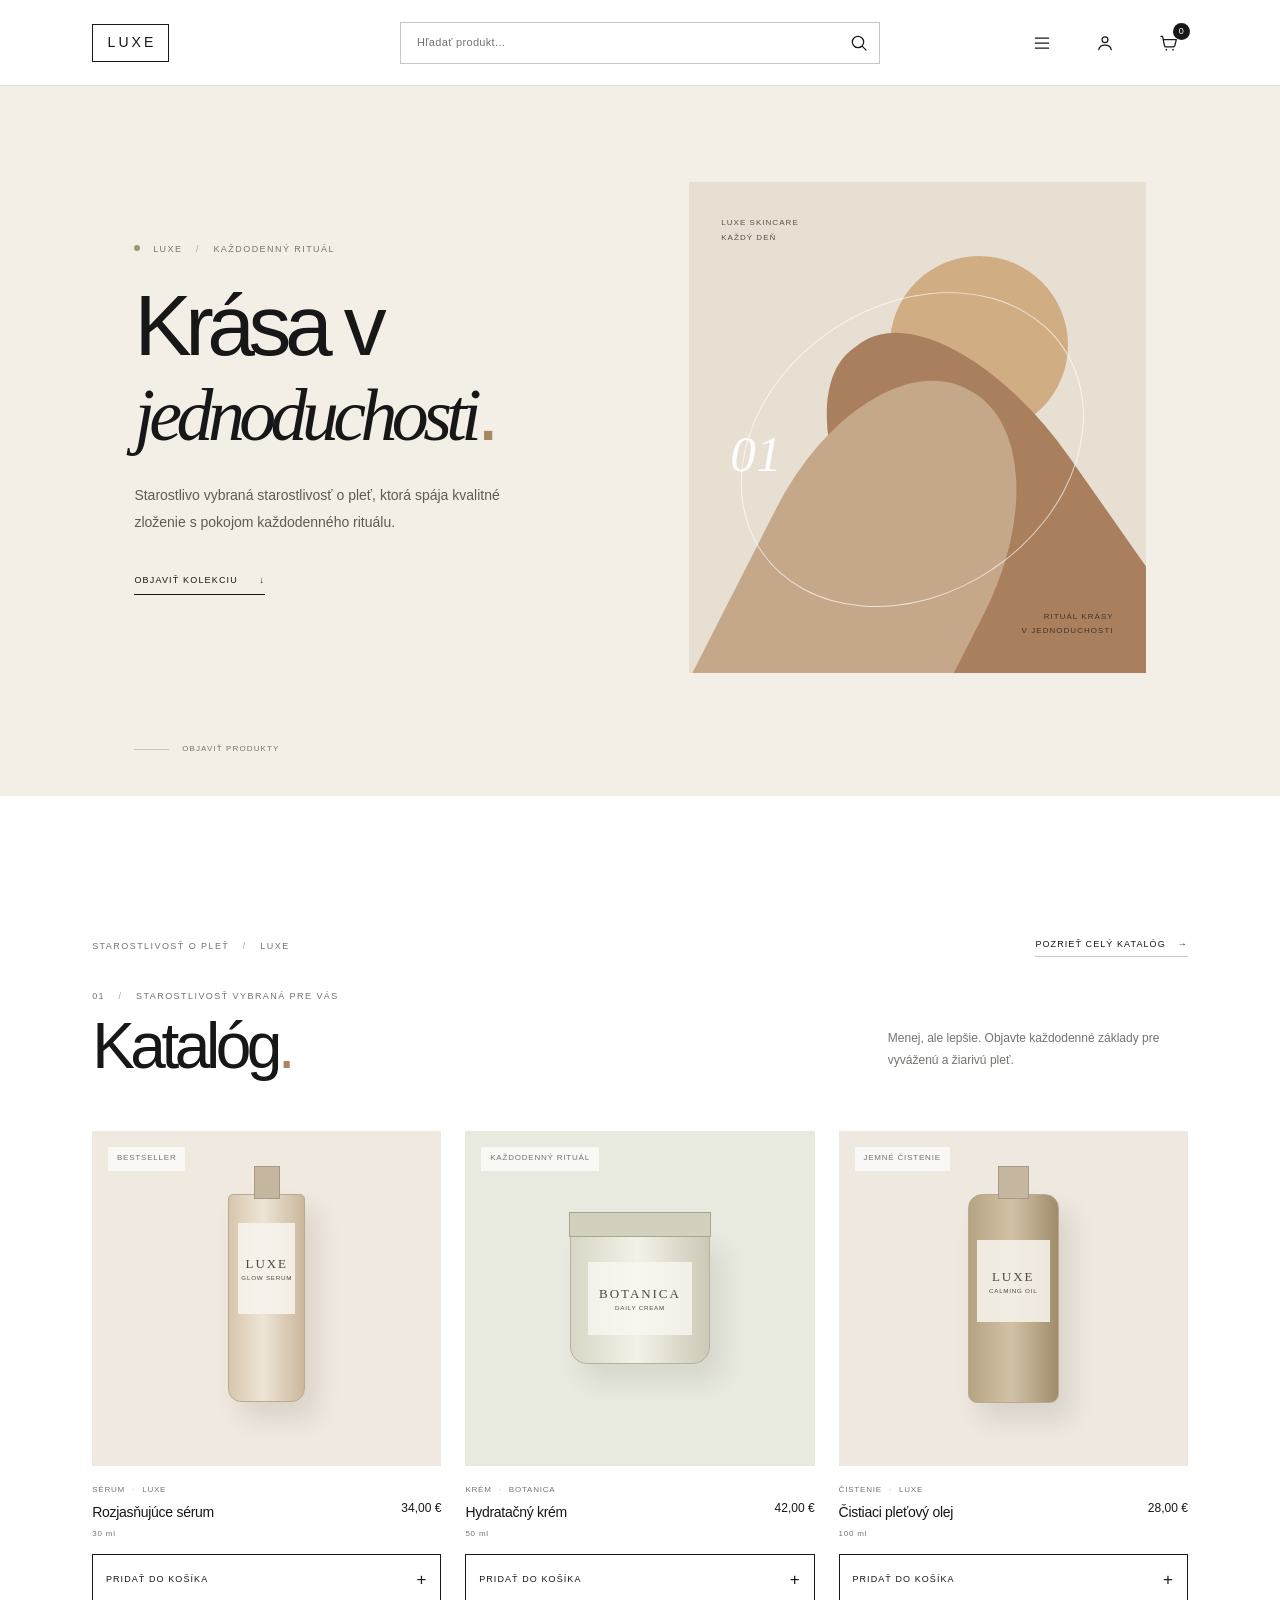
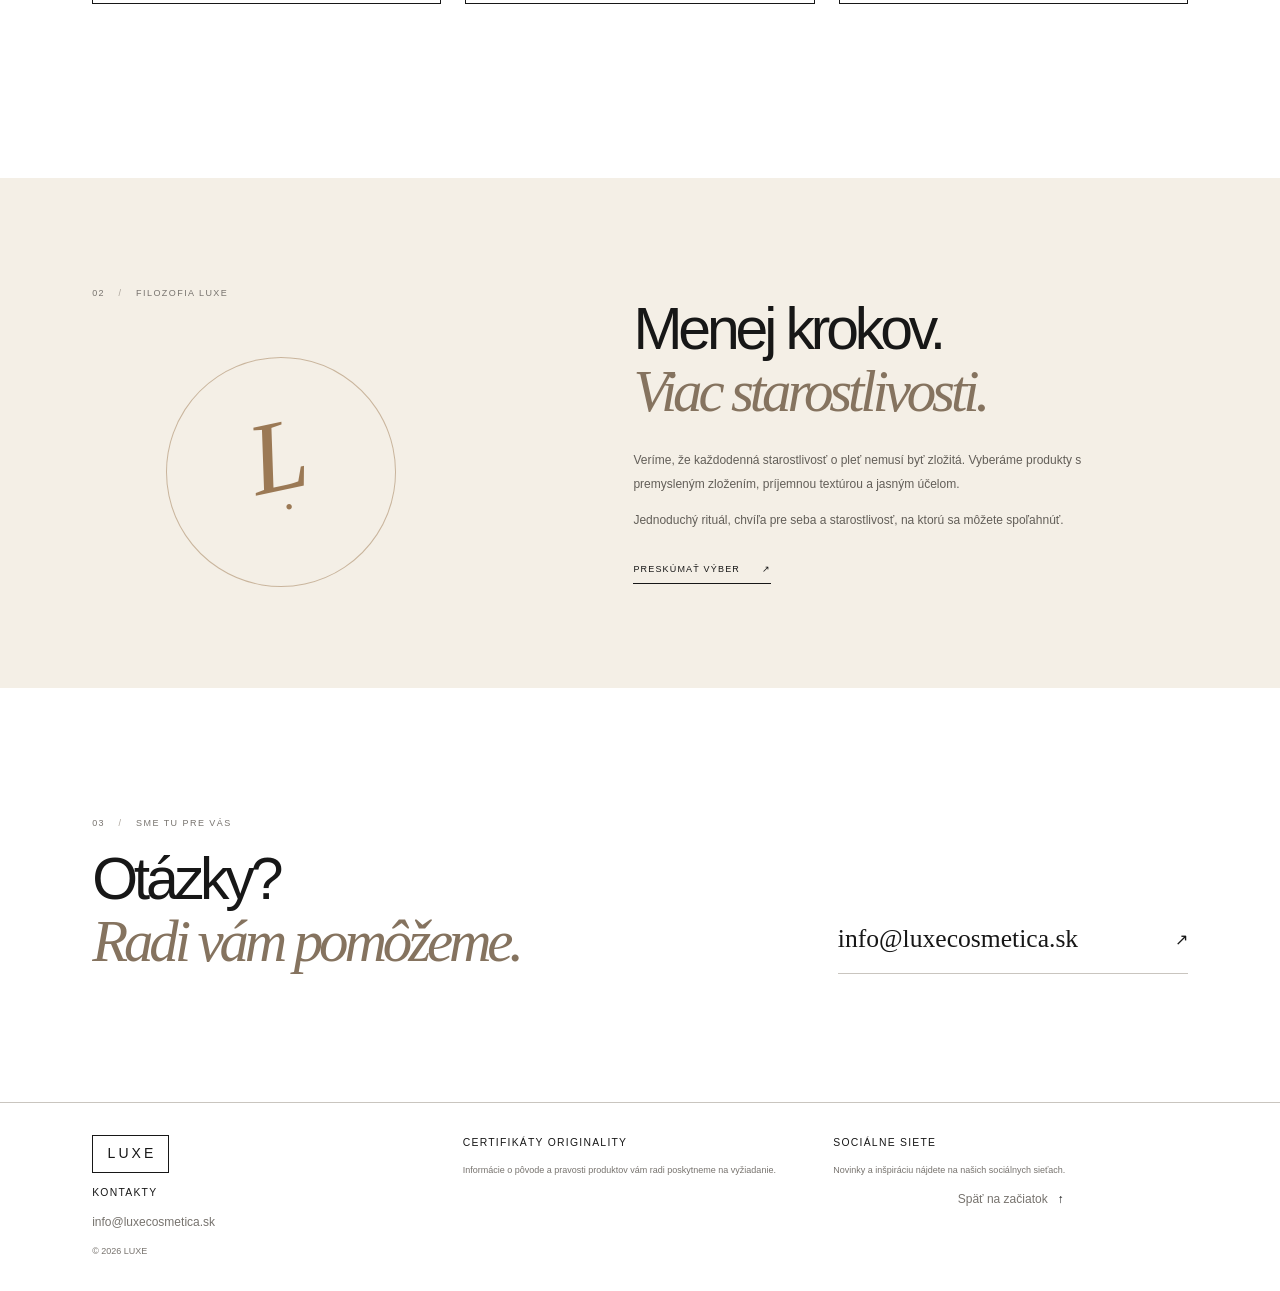
==== commit c718b62c: "nachradila som adresu" ====
--- a/index.html
+++ b/index.html
@@ -163,8 +163,8 @@
         <p class="eyebrow">03 <span class="eyebrow-divider">/</span> Sme tu pre vás</p>
         <h2 id="contact-title">Otázky?<br><span>Radi vám pomôžeme.</span></h2>
       </div>
-      <a class="contact-link" href="mailto:pataieva@stud.uniza.sk" data-reveal>
-        <span>pataieva@stud.uniza.sk</span>
+      <a class="contact-link" href="mailto:info@luxecosmetica.sk" data-reveal>
+        <span>info@luxecosmetica.sk</span>
         <span class="contact-arrow" aria-hidden="true">↗</span>
       </a>
     </section>
@@ -174,7 +174,7 @@
     <section class="footer-column" aria-labelledby="footer-contact-title">
       <a class="wordmark" href="#domov" aria-label="LUXE — späť na začiatok">LUXE</a>
       <h2 class="footer-heading" id="footer-contact-title">Kontakty</h2>
-      <a href="mailto:pataieva@stud.uniza.sk">pataieva@stud.uniza.sk</a>
+      <a href="mailto:info@luxecosmetica.sk">info@luxecosmetica.sk</a>
       <p>© <span id="current-year">2025</span> LUXE</p>
     </section>
     <section class="footer-column" aria-labelledby="footer-certificates-title">
